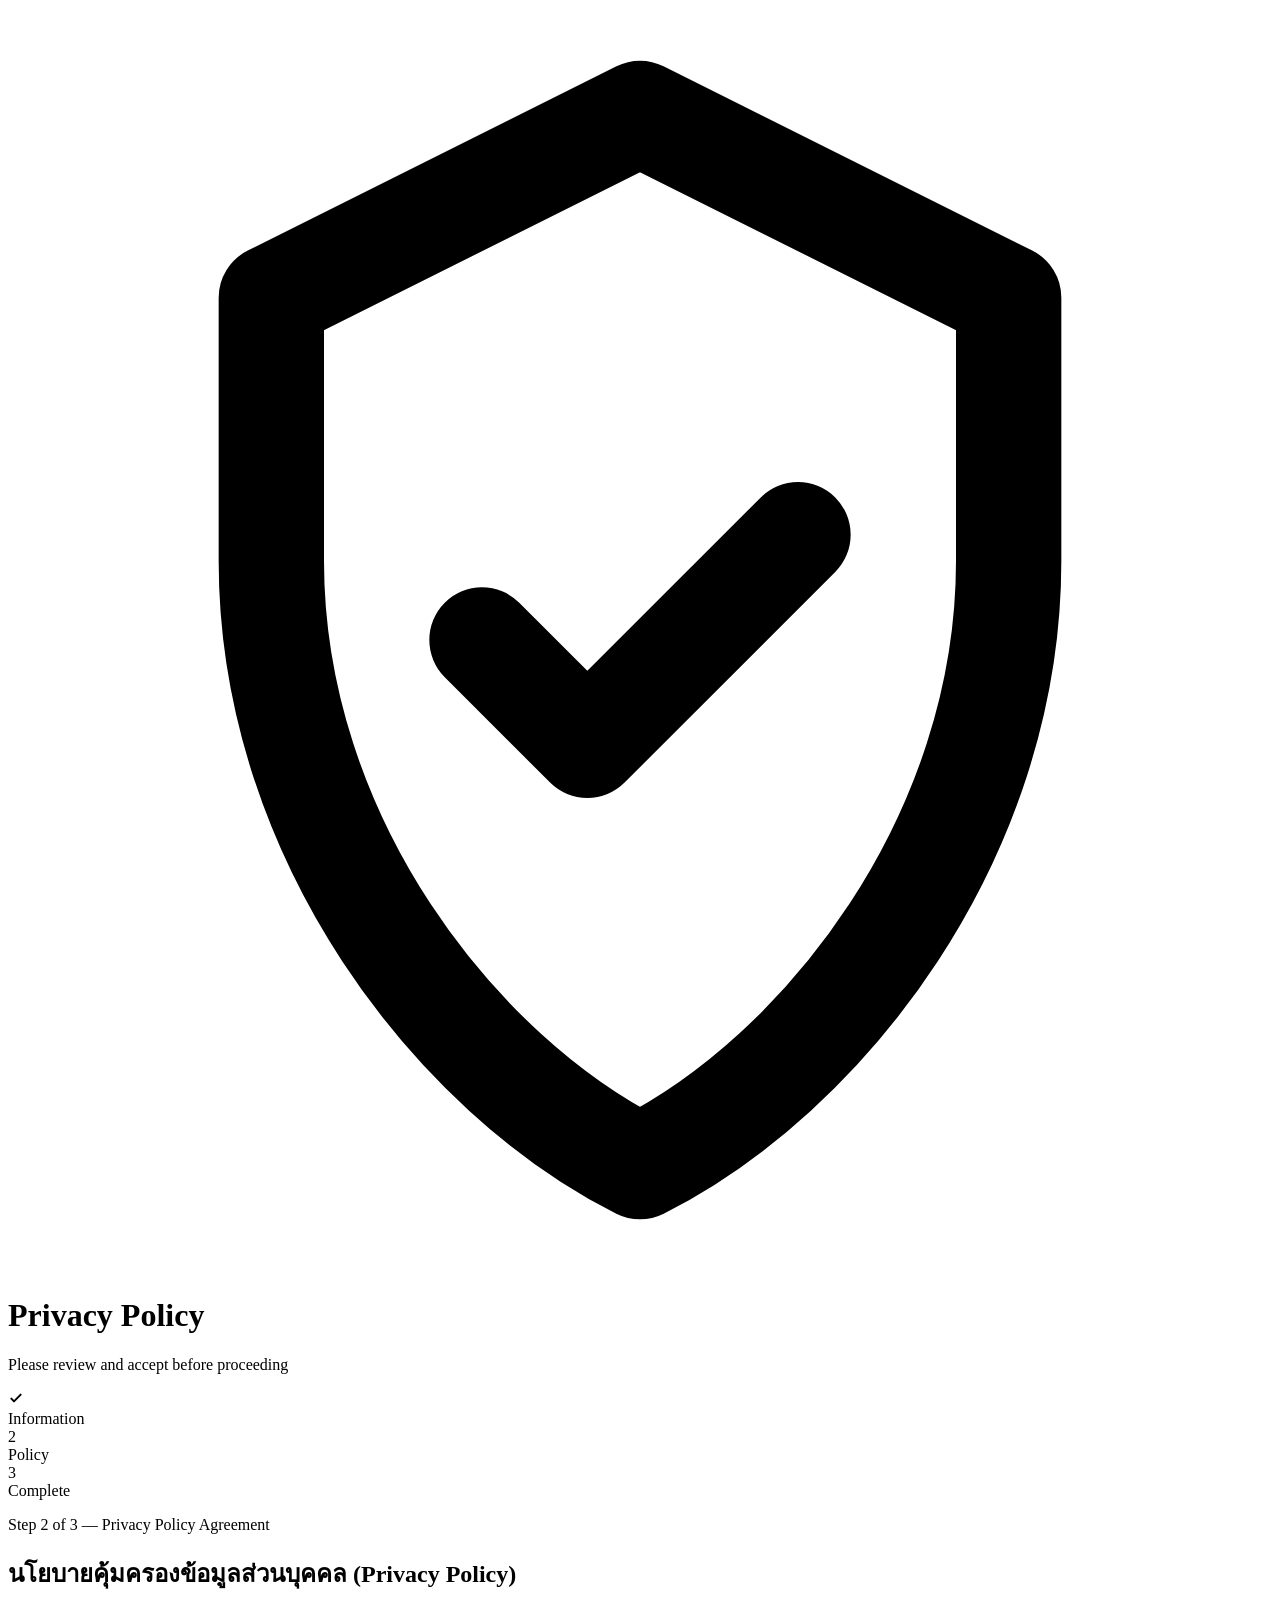
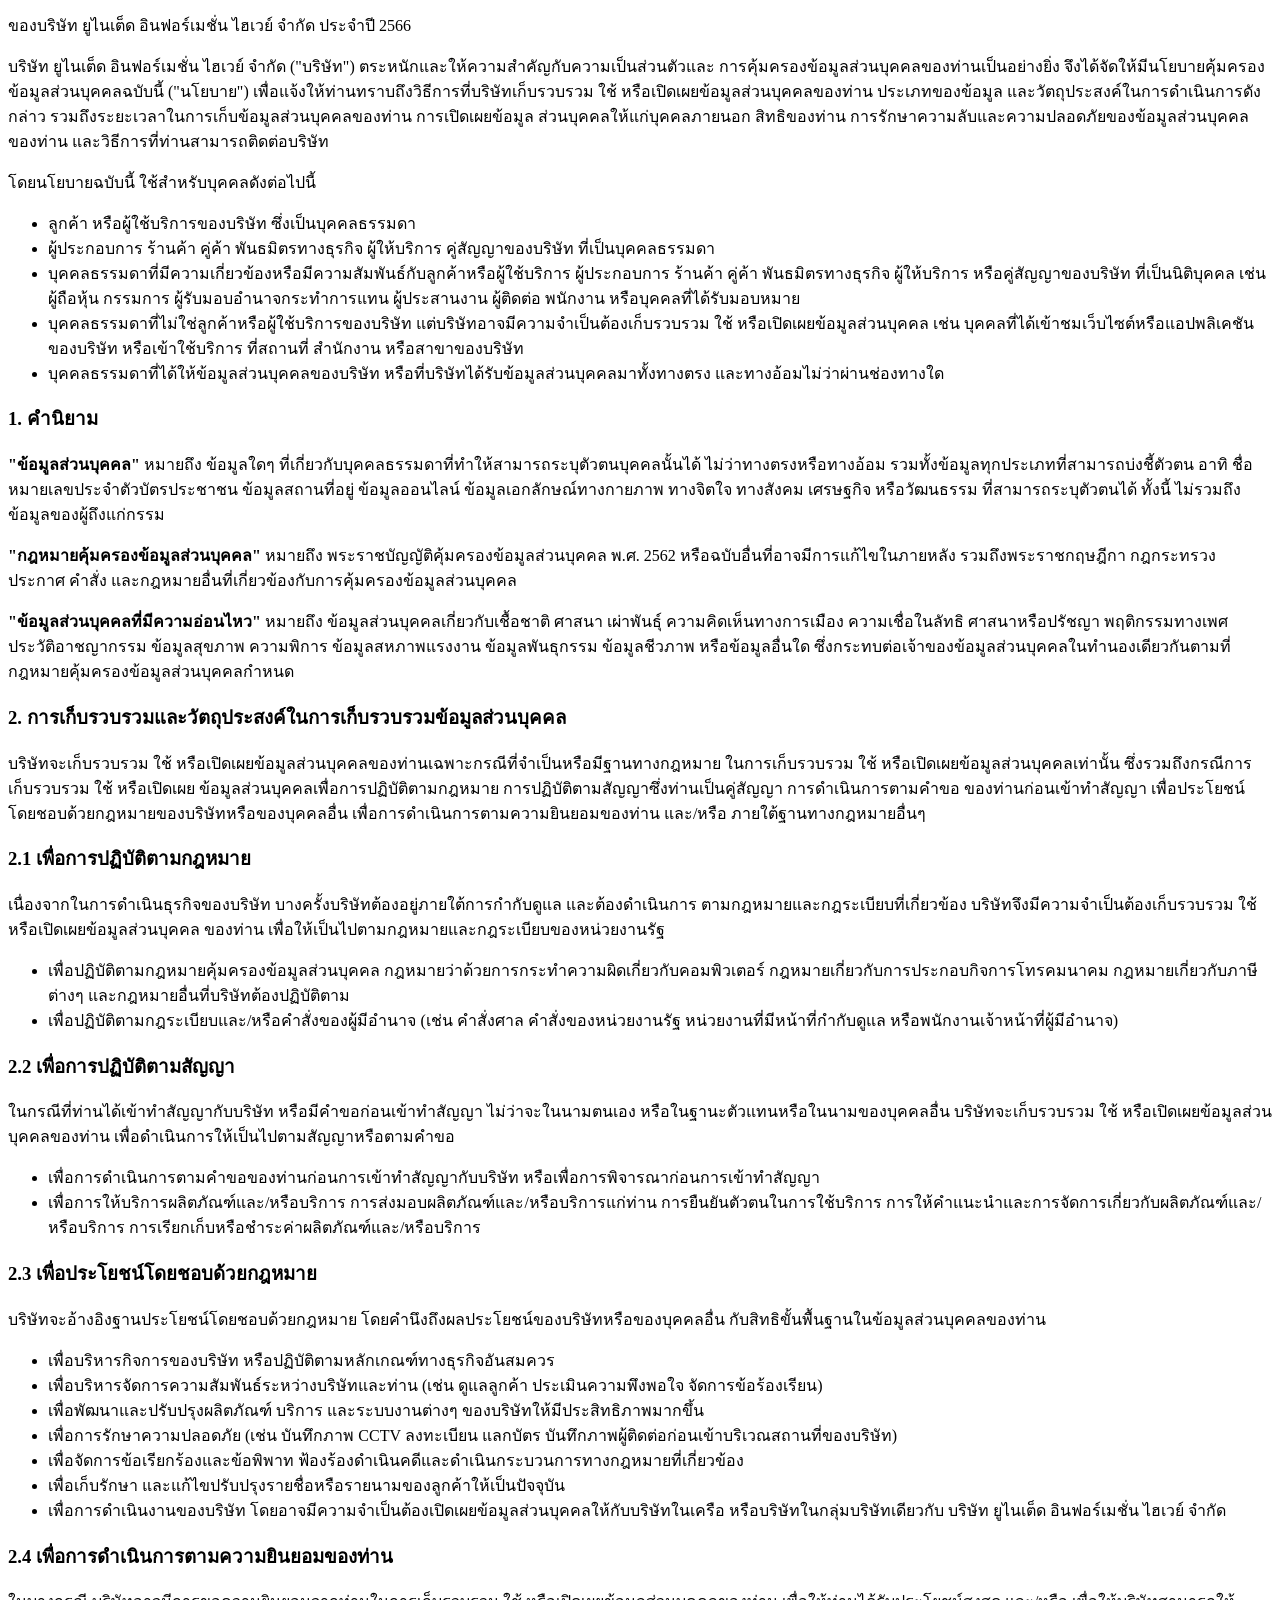
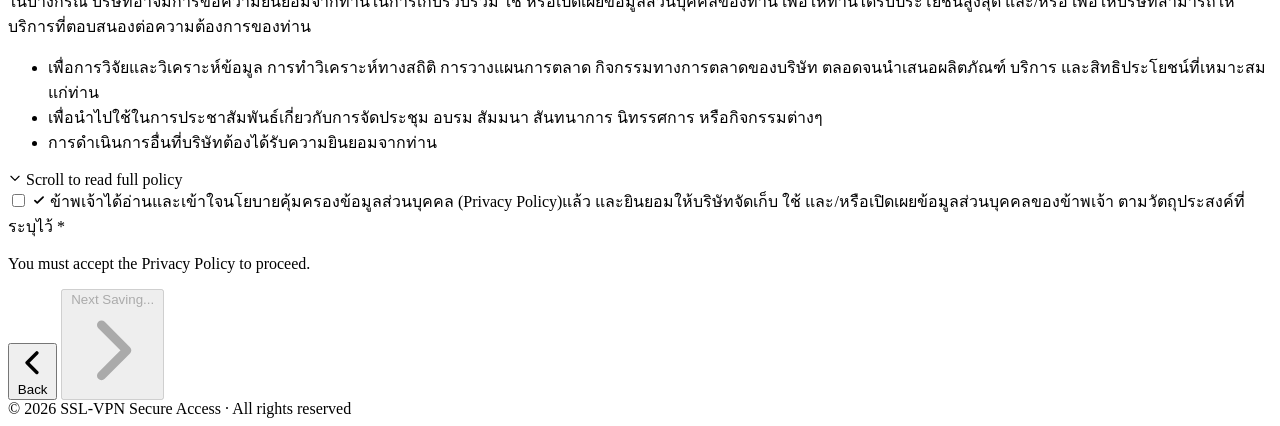
==== page2/index.html @ a7a64983 "feat: update privacy policy consent text for clarity and comprehension" ====
<!DOCTYPE html>
<html lang="en">

<head>
  <meta charset="UTF-8" />
  <meta name="viewport" content="width=device-width, initial-scale=1.0" />
  <meta name="description" content="SSL-VPN Registration - Step 2: Privacy Policy Acknowledgment" />
  <title>Privacy Policy — SSL-VPN Registration</title>

  <!-- Google Fonts: Inter for clean corporate typography -->
  <link rel="preconnect" href="https://fonts.googleapis.com" />
  <link rel="preconnect" href="https://fonts.gstatic.com" crossorigin />
  <link href="https://fonts.googleapis.com/css2?family=Inter:wght@400;500;600;700&display=swap" rel="stylesheet" />

  <!-- Shared base stylesheet -->
  <link rel="stylesheet" href="../style.css" />
  <!-- Page-specific stylesheet -->
  <link rel="stylesheet" href="page2.css" />
</head>

<body>

  <div class="page-wrapper">
    <!-- =====================
         Header / Branding
         ===================== -->
    <header class="form-header">
      <!-- Shield / VPN icon -->
      <div class="form-header__icon" aria-hidden="true">
        <svg xmlns="http://www.w3.org/2000/svg" fill="none" viewBox="0 0 24 24" stroke="currentColor" stroke-width="2">
          <path stroke-linecap="round" stroke-linejoin="round"
            d="M12 2l7 3.5v5c0 5.25-3.5 9.74-7 11.5C8.5 20.24 5 15.75 5 10.5v-5L12 2z" />
          <path stroke-linecap="round" stroke-linejoin="round" d="M9 12l2 2 4-4" />
        </svg>
      </div>
      <h1 class="form-header__title">Privacy Policy</h1>
      <p class="form-header__subtitle">Please review and accept before proceeding</p>
    </header>

    <!-- =====================
         Progress Indicator
         ===================== -->
    <nav class="progress" aria-label="Registration progress">
      <!-- Step 1 — Completed -->
      <div class="progress__step">
        <div class="progress__circle progress__circle--completed" aria-label="Step 1 completed">
          <!-- Checkmark icon -->
          <svg xmlns="http://www.w3.org/2000/svg" fill="none" viewBox="0 0 24 24" stroke="currentColor" stroke-width="3"
            width="16" height="16">
            <path stroke-linecap="round" stroke-linejoin="round" d="M5 13l4 4L19 7" />
          </svg>
        </div>
        <span class="progress__label">Information</span>
      </div>

      <div class="progress__connector progress__connector--completed" aria-hidden="true"></div>

      <!-- Step 2 — Active -->
      <div class="progress__step">
        <div class="progress__circle progress__circle--active" aria-current="step">2</div>
        <span class="progress__label progress__label--active">Policy</span>
      </div>

      <div class="progress__connector" aria-hidden="true"></div>

      <!-- Step 3 — Inactive -->
      <div class="progress__step">
        <div class="progress__circle progress__circle--inactive">3</div>
        <span class="progress__label">Complete</span>
      </div>
    </nav>

    <!-- =====================
         Policy Card
         ===================== -->
    <main class="card" role="main">
      <p class="card__section-title">Step 2 of 3 — Privacy Policy Agreement</p>

      <form id="policyForm" novalidate>

        <!-- Scrollable policy text area -->
        <div class="policy-box" id="policyBox" tabindex="0" aria-label="Privacy Policy content">

          <h2 class="policy-box__heading">นโยบายคุ้มครองข้อมูลส่วนบุคคล (Privacy Policy)</h2>
          <p class="policy-box__date">ของบริษัท ยูไนเต็ด อินฟอร์เมชั่น ไฮเวย์ จำกัด ประจำปี 2566</p>

          <p class="policy-box__text">
            บริษัท ยูไนเต็ด อินฟอร์เมชั่น ไฮเวย์ จำกัด ("บริษัท") ตระหนักและให้ความสำคัญกับความเป็นส่วนตัวและ
            การคุ้มครองข้อมูลส่วนบุคคลของท่านเป็นอย่างยิ่ง จึงได้จัดให้มีนโยบายคุ้มครองข้อมูลส่วนบุคคลฉบับนี้ ("นโยบาย")
            เพื่อแจ้งให้ท่านทราบถึงวิธีการที่บริษัทเก็บรวบรวม ใช้ หรือเปิดเผยข้อมูลส่วนบุคคลของท่าน ประเภทของข้อมูล
            และวัตถุประสงค์ในการดำเนินการดังกล่าว รวมถึงระยะเวลาในการเก็บข้อมูลส่วนบุคคลของท่าน การเปิดเผยข้อมูล
            ส่วนบุคคลให้แก่บุคคลภายนอก สิทธิของท่าน การรักษาความลับและความปลอดภัยของข้อมูลส่วนบุคคลของท่าน
            และวิธีการที่ท่านสามารถติดต่อบริษัท
          </p>

          <p class="policy-box__text">
            โดยนโยบายฉบับนี้ ใช้สำหรับบุคคลดังต่อไปนี้
          </p>
          <ul class="policy-box__list">
            <li>ลูกค้า หรือผู้ใช้บริการของบริษัท ซึ่งเป็นบุคคลธรรมดา</li>
            <li>ผู้ประกอบการ ร้านค้า คู่ค้า พันธมิตรทางธุรกิจ ผู้ให้บริการ คู่สัญญาของบริษัท ที่เป็นบุคคลธรรมดา</li>
            <li>บุคคลธรรมดาที่มีความเกี่ยวข้องหรือมีความสัมพันธ์กับลูกค้าหรือผู้ใช้บริการ ผู้ประกอบการ ร้านค้า คู่ค้า
              พันธมิตรทางธุรกิจ ผู้ให้บริการ หรือคู่สัญญาของบริษัท ที่เป็นนิติบุคคล เช่น ผู้ถือหุ้น กรรมการ
              ผู้รับมอบอำนาจกระทำการแทน ผู้ประสานงาน ผู้ติดต่อ พนักงาน หรือบุคคลที่ได้รับมอบหมาย</li>
            <li>บุคคลธรรมดาที่ไม่ใช่ลูกค้าหรือผู้ใช้บริการของบริษัท แต่บริษัทอาจมีความจำเป็นต้องเก็บรวบรวม ใช้
              หรือเปิดเผยข้อมูลส่วนบุคคล เช่น บุคคลที่ได้เข้าชมเว็บไซต์หรือแอปพลิเคชันของบริษัท หรือเข้าใช้บริการ
              ที่สถานที่ สำนักงาน หรือสาขาของบริษัท</li>
            <li>บุคคลธรรมดาที่ได้ให้ข้อมูลส่วนบุคคลของบริษัท หรือที่บริษัทได้รับข้อมูลส่วนบุคคลมาทั้งทางตรง
              และทางอ้อมไม่ว่าผ่านช่องทางใด</li>
          </ul>

          <h3 class="policy-box__subheading">1. คำนิยาม</h3>
          <p class="policy-box__text">
            <strong>"ข้อมูลส่วนบุคคล"</strong> หมายถึง ข้อมูลใดๆ
            ที่เกี่ยวกับบุคคลธรรมดาที่ทำให้สามารถระบุตัวตนบุคคลนั้นได้
            ไม่ว่าทางตรงหรือทางอ้อม รวมทั้งข้อมูลทุกประเภทที่สามารถบ่งชี้ตัวตน อาทิ ชื่อ หมายเลขประจำตัวบัตรประชาชน
            ข้อมูลสถานที่อยู่ ข้อมูลออนไลน์ ข้อมูลเอกลักษณ์ทางกายภาพ ทางจิตใจ ทางสังคม เศรษฐกิจ หรือวัฒนธรรม
            ที่สามารถระบุตัวตนได้ ทั้งนี้ ไม่รวมถึงข้อมูลของผู้ถึงแก่กรรม
          </p>
          <p class="policy-box__text">
            <strong>"กฎหมายคุ้มครองข้อมูลส่วนบุคคล"</strong> หมายถึง พระราชบัญญัติคุ้มครองข้อมูลส่วนบุคคล พ.ศ. 2562
            หรือฉบับอื่นที่อาจมีการแก้ไขในภายหลัง รวมถึงพระราชกฤษฎีกา กฎกระทรวง ประกาศ คำสั่ง
            และกฎหมายอื่นที่เกี่ยวข้องกับการคุ้มครองข้อมูลส่วนบุคคล
          </p>
          <p class="policy-box__text">
            <strong>"ข้อมูลส่วนบุคคลที่มีความอ่อนไหว"</strong> หมายถึง ข้อมูลส่วนบุคคลเกี่ยวกับเชื้อชาติ ศาสนา
            เผ่าพันธุ์
            ความคิดเห็นทางการเมือง ความเชื่อในลัทธิ ศาสนาหรือปรัชญา พฤติกรรมทางเพศ ประวัติอาชญากรรม ข้อมูลสุขภาพ
            ความพิการ ข้อมูลสหภาพแรงงาน ข้อมูลพันธุกรรม ข้อมูลชีวภาพ หรือข้อมูลอื่นใด
            ซึ่งกระทบต่อเจ้าของข้อมูลส่วนบุคคลในทำนองเดียวกันตามที่กฎหมายคุ้มครองข้อมูลส่วนบุคคลกำหนด
          </p>

          <h3 class="policy-box__subheading">2. การเก็บรวบรวมและวัตถุประสงค์ในการเก็บรวบรวมข้อมูลส่วนบุคคล</h3>
          <p class="policy-box__text">
            บริษัทจะเก็บรวบรวม ใช้ หรือเปิดเผยข้อมูลส่วนบุคคลของท่านเฉพาะกรณีที่จำเป็นหรือมีฐานทางกฎหมาย
            ในการเก็บรวบรวม ใช้ หรือเปิดเผยข้อมูลส่วนบุคคลเท่านั้น ซึ่งรวมถึงกรณีการเก็บรวบรวม ใช้ หรือเปิดเผย
            ข้อมูลส่วนบุคคลเพื่อการปฏิบัติตามกฎหมาย การปฏิบัติตามสัญญาซึ่งท่านเป็นคู่สัญญา การดำเนินการตามคำขอ
            ของท่านก่อนเข้าทำสัญญา เพื่อประโยชน์โดยชอบด้วยกฎหมายของบริษัทหรือของบุคคลอื่น
            เพื่อการดำเนินการตามความยินยอมของท่าน และ/หรือ ภายใต้ฐานทางกฎหมายอื่นๆ
          </p>

          <h3 class="policy-box__subheading">2.1 เพื่อการปฏิบัติตามกฎหมาย</h3>
          <p class="policy-box__text">
            เนื่องจากในการดำเนินธุรกิจของบริษัท บางครั้งบริษัทต้องอยู่ภายใต้การกำกับดูแล และต้องดำเนินการ
            ตามกฎหมายและกฎระเบียบที่เกี่ยวข้อง บริษัทจึงมีความจำเป็นต้องเก็บรวบรวม ใช้ หรือเปิดเผยข้อมูลส่วนบุคคล
            ของท่าน เพื่อให้เป็นไปตามกฎหมายและกฎระเบียบของหน่วยงานรัฐ
          </p>
          <ul class="policy-box__list">
            <li>เพื่อปฏิบัติตามกฎหมายคุ้มครองข้อมูลส่วนบุคคล กฎหมายว่าด้วยการกระทำความผิดเกี่ยวกับคอมพิวเตอร์
              กฎหมายเกี่ยวกับการประกอบกิจการโทรคมนาคม กฎหมายเกี่ยวกับภาษีต่างๆ และกฎหมายอื่นที่บริษัทต้องปฏิบัติตาม</li>
            <li>เพื่อปฏิบัติตามกฎระเบียบและ/หรือคำสั่งของผู้มีอำนาจ (เช่น คำสั่งศาล คำสั่งของหน่วยงานรัฐ
              หน่วยงานที่มีหน้าที่กำกับดูแล หรือพนักงานเจ้าหน้าที่ผู้มีอำนาจ)</li>
          </ul>

          <h3 class="policy-box__subheading">2.2 เพื่อการปฏิบัติตามสัญญา</h3>
          <p class="policy-box__text">
            ในกรณีที่ท่านได้เข้าทำสัญญากับบริษัท หรือมีคำขอก่อนเข้าทำสัญญา ไม่ว่าจะในนามตนเอง
            หรือในฐานะตัวแทนหรือในนามของบุคคลอื่น บริษัทจะเก็บรวบรวม ใช้ หรือเปิดเผยข้อมูลส่วนบุคคลของท่าน
            เพื่อดำเนินการให้เป็นไปตามสัญญาหรือตามคำขอ
          </p>
          <ul class="policy-box__list">
            <li>เพื่อการดำเนินการตามคำขอของท่านก่อนการเข้าทำสัญญากับบริษัท หรือเพื่อการพิจารณาก่อนการเข้าทำสัญญา</li>
            <li>เพื่อการให้บริการผลิตภัณฑ์และ/หรือบริการ การส่งมอบผลิตภัณฑ์และ/หรือบริการแก่ท่าน
              การยืนยันตัวตนในการใช้บริการ การให้คำแนะนำและการจัดการเกี่ยวกับผลิตภัณฑ์และ/หรือบริการ
              การเรียกเก็บหรือชำระค่าผลิตภัณฑ์และ/หรือบริการ</li>
          </ul>

          <h3 class="policy-box__subheading">2.3 เพื่อประโยชน์โดยชอบด้วยกฎหมาย</h3>
          <p class="policy-box__text">
            บริษัทจะอ้างอิงฐานประโยชน์โดยชอบด้วยกฎหมาย โดยคำนึงถึงผลประโยชน์ของบริษัทหรือของบุคคลอื่น
            กับสิทธิขั้นพื้นฐานในข้อมูลส่วนบุคคลของท่าน
          </p>
          <ul class="policy-box__list">
            <li>เพื่อบริหารกิจการของบริษัท หรือปฏิบัติตามหลักเกณฑ์ทางธุรกิจอันสมควร</li>
            <li>เพื่อบริหารจัดการความสัมพันธ์ระหว่างบริษัทและท่าน (เช่น ดูแลลูกค้า ประเมินความพึงพอใจ
              จัดการข้อร้องเรียน)</li>
            <li>เพื่อพัฒนาและปรับปรุงผลิตภัณฑ์ บริการ และระบบงานต่างๆ ของบริษัทให้มีประสิทธิภาพมากขึ้น</li>
            <li>เพื่อการรักษาความปลอดภัย (เช่น บันทึกภาพ CCTV ลงทะเบียน แลกบัตร
              บันทึกภาพผู้ติดต่อก่อนเข้าบริเวณสถานที่ของบริษัท)</li>
            <li>เพื่อจัดการข้อเรียกร้องและข้อพิพาท ฟ้องร้องดำเนินคดีและดำเนินกระบวนการทางกฎหมายที่เกี่ยวข้อง</li>
            <li>เพื่อเก็บรักษา และแก้ไขปรับปรุงรายชื่อหรือรายนามของลูกค้าให้เป็นปัจจุบัน</li>
            <li>เพื่อการดำเนินงานของบริษัท โดยอาจมีความจำเป็นต้องเปิดเผยข้อมูลส่วนบุคคลให้กับบริษัทในเครือ
              หรือบริษัทในกลุ่มบริษัทเดียวกับ บริษัท ยูไนเต็ด อินฟอร์เมชั่น ไฮเวย์ จำกัด</li>
          </ul>

          <h3 class="policy-box__subheading">2.4 เพื่อการดำเนินการตามความยินยอมของท่าน</h3>
          <p class="policy-box__text">
            ในบางกรณี บริษัทอาจมีการขอความยินยอมจากท่านในการเก็บรวบรวม ใช้ หรือเปิดเผยข้อมูลส่วนบุคคลของท่าน
            เพื่อให้ท่านได้รับประโยชน์สูงสุด และ/หรือ เพื่อให้บริษัทสามารถให้บริการที่ตอบสนองต่อความต้องการของท่าน
          </p>
          <ul class="policy-box__list">
            <li>เพื่อการวิจัยและวิเคราะห์ข้อมูล การทำวิเคราะห์ทางสถิติ การวางแผนการตลาด กิจกรรมทางการตลาดของบริษัท
              ตลอดจนนำเสนอผลิตภัณฑ์ บริการ และสิทธิประโยชน์ที่เหมาะสมแก่ท่าน</li>
            <li>เพื่อนำไปใช้ในการประชาสัมพันธ์เกี่ยวกับการจัดประชุม อบรม สัมมนา สันทนาการ นิทรรศการ หรือกิจกรรมต่างๆ
            </li>
            <li>การดำเนินการอื่นที่บริษัทต้องได้รับความยินยอมจากท่าน</li>
          </ul>

        </div>

        <!-- Scroll hint indicator -->
        <div class="scroll-hint" id="scrollHint">
          <svg xmlns="http://www.w3.org/2000/svg" fill="none" viewBox="0 0 24 24" stroke="currentColor" stroke-width="2"
            width="14" height="14">
            <path stroke-linecap="round" stroke-linejoin="round" d="M19 9l-7 7-7-7" />
          </svg>
          <span>Scroll to read full policy</span>
        </div>

        <!-- Consent checkbox -->
        <div class="consent" id="consentField">
          <label class="consent__label" for="consentCheckbox">
            <input type="checkbox" id="consentCheckbox" name="consent" class="consent__input" required />
            <span class="consent__checkmark" aria-hidden="true">
              <svg xmlns="http://www.w3.org/2000/svg" fill="none" viewBox="0 0 24 24" stroke="currentColor"
                stroke-width="3" width="14" height="14">
                <path stroke-linecap="round" stroke-linejoin="round" d="M5 13l4 4L19 7" />
              </svg>
            </span>
            <span class="consent__text">
              ข้าพเจ้าได้อ่านและเข้าใจนโยบายคุ้มครองข้อมูลส่วนบุคคล (Privacy Policy)แล้ว และยินยอมให้บริษัทจัดเก็บ ใช้ และ/หรือเปิดเผยข้อมูลส่วนบุคคลของข้าพเจ้า ตามวัตถุประสงค์ที่ระบุไว้
              <span class="required" aria-label="required">*</span>
            </span>
          </label>
          <p class="field__error" id="consentError" role="alert">
            You must accept the Privacy Policy to proceed.
          </p>
        </div>

        <!-- Actions — Back & Next -->
        <div class="actions actions--split">
          <button type="button" id="backBtn" class="btn btn--secondary">
            <!-- Back arrow SVG -->
            <svg class="btn__arrow btn__arrow--back" xmlns="http://www.w3.org/2000/svg" fill="none" viewBox="0 0 24 24"
              stroke="currentColor" stroke-width="2.5">
              <path stroke-linecap="round" stroke-linejoin="round" d="M15 19l-7-7 7-7" />
            </svg>
            <span class="btn__text">Back</span>
          </button>

          <button type="submit" id="nextBtn" class="btn btn--primary" disabled>
            <span class="btn__text">Next</span>
            <span class="btn__loading-text">Saving...</span>
            <!-- Forward arrow SVG -->
            <svg class="btn__arrow" xmlns="http://www.w3.org/2000/svg" fill="none" viewBox="0 0 24 24"
              stroke="currentColor" stroke-width="2.5">
              <path stroke-linecap="round" stroke-linejoin="round" d="M9 5l7 7-7 7" />
            </svg>
            <!-- Loading spinner -->
            <span class="btn__spinner" aria-hidden="true"></span>
          </button>
        </div>

      </form>
    </main>

    <!-- Footer -->
    <footer class="page-footer">
      &copy; 2026 SSL-VPN Secure Access &middot; All rights reserved
    </footer>
  </div>

  <!-- JavaScript — Policy consent & navigation -->
  <script src="page2.js"></script>

</body>

</html>
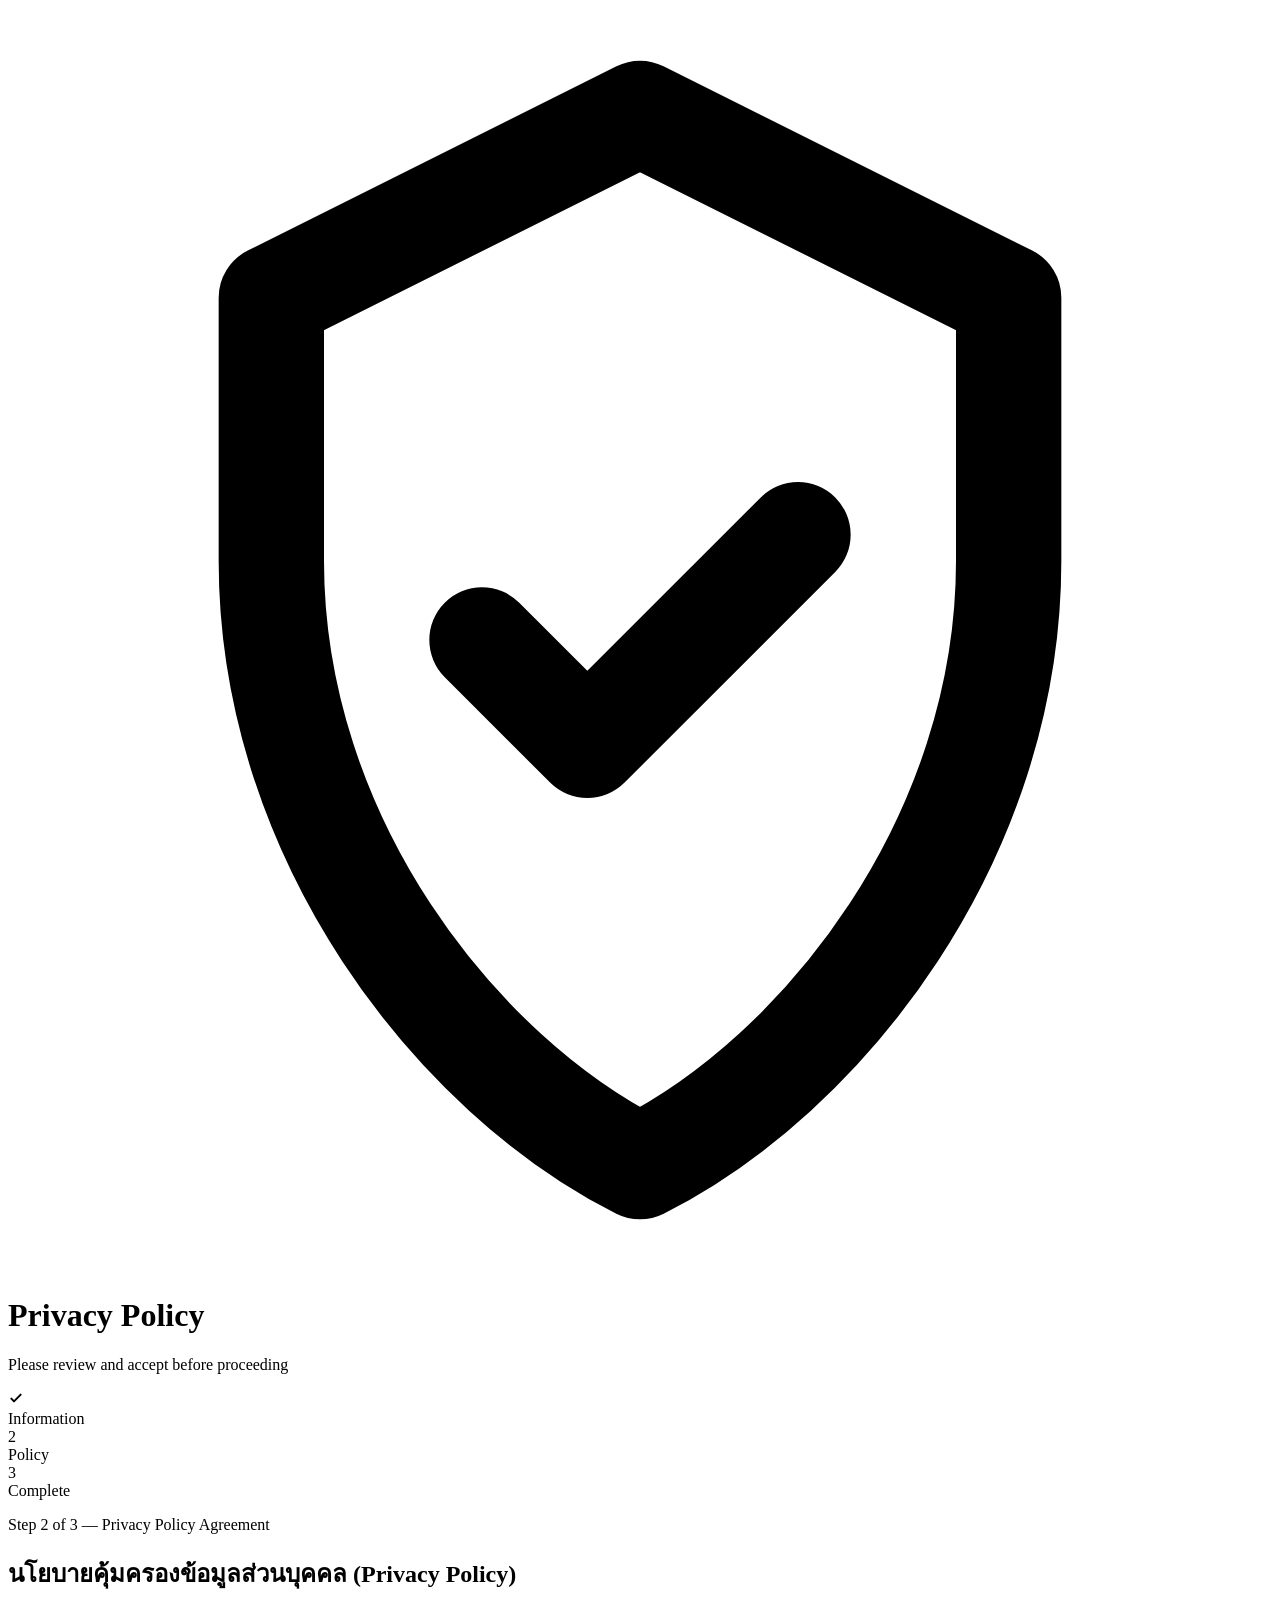
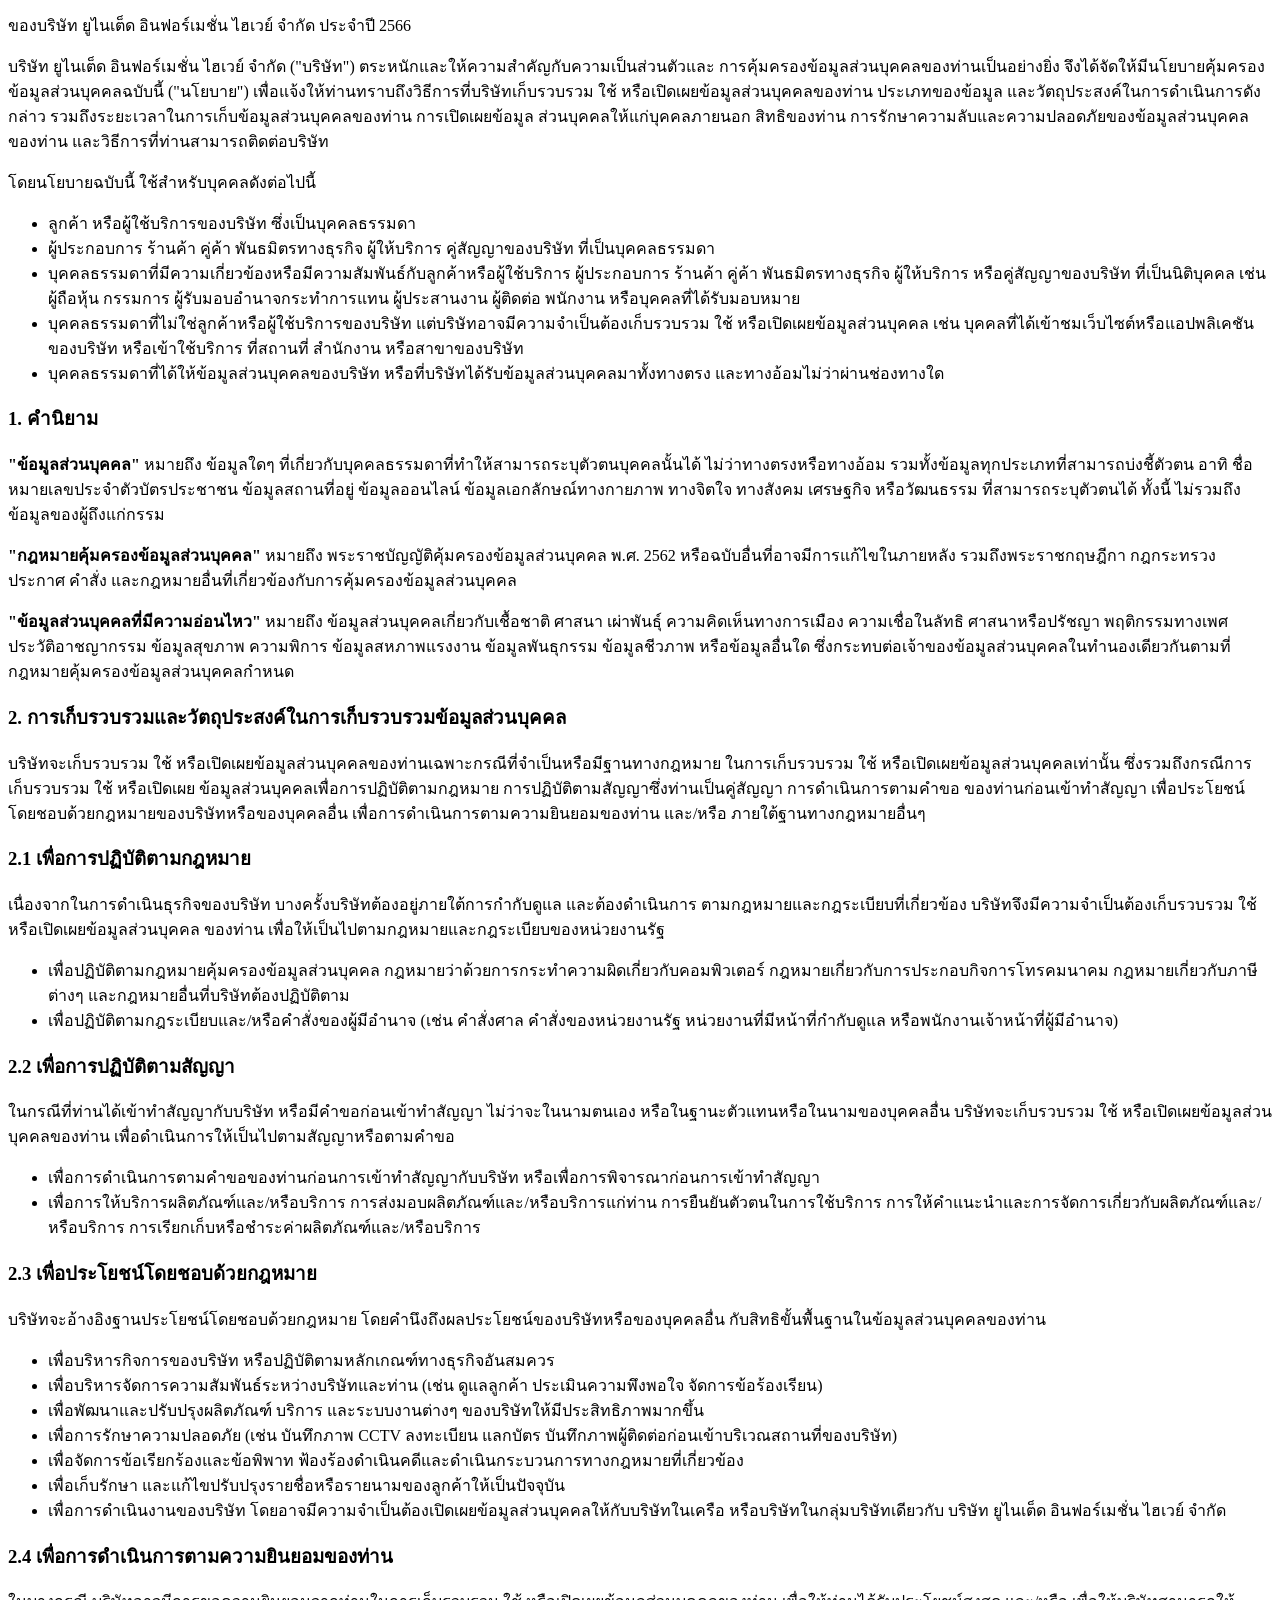
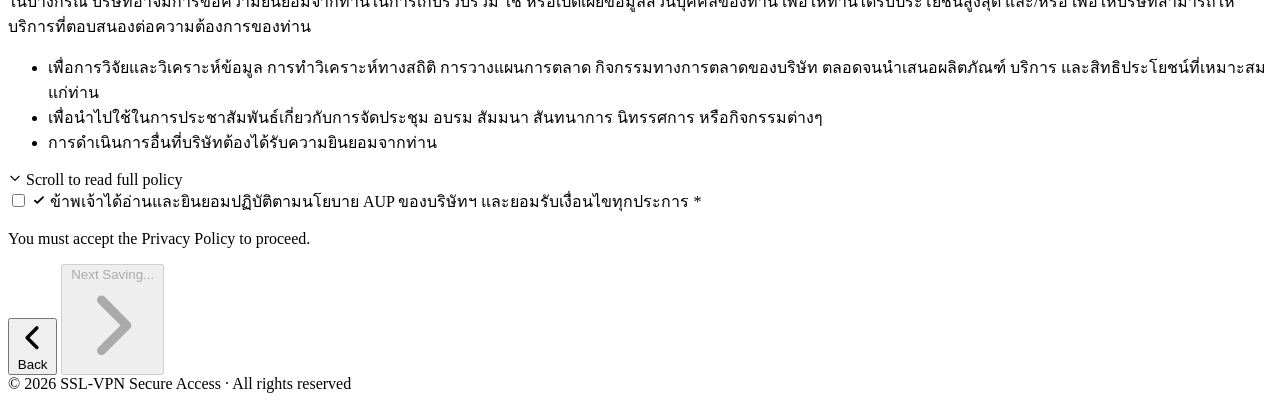
==== commit 2fd956b1: "feat: add index.html for page 2 of SSL VPN registration process" ====
--- a/page2/index.html
+++ b/page2/index.html
@@ -218,7 +218,7 @@
               </svg>
             </span>
             <span class="consent__text">
-              ข้าพเจ้าได้อ่านและเข้าใจนโยบายคุ้มครองข้อมูลส่วนบุคคล (Privacy Policy)แล้ว และยินยอมให้บริษัทจัดเก็บ ใช้ และ/หรือเปิดเผยข้อมูลส่วนบุคคลของข้าพเจ้า ตามวัตถุประสงค์ที่ระบุไว้
+              ข้าพเจ้าได้อ่านและยินยอมปฏิบัติตามนโยบาย AUP ของบริษัทฯ และยอมรับเงื่อนไขทุกประการ
               <span class="required" aria-label="required">*</span>
             </span>
           </label>
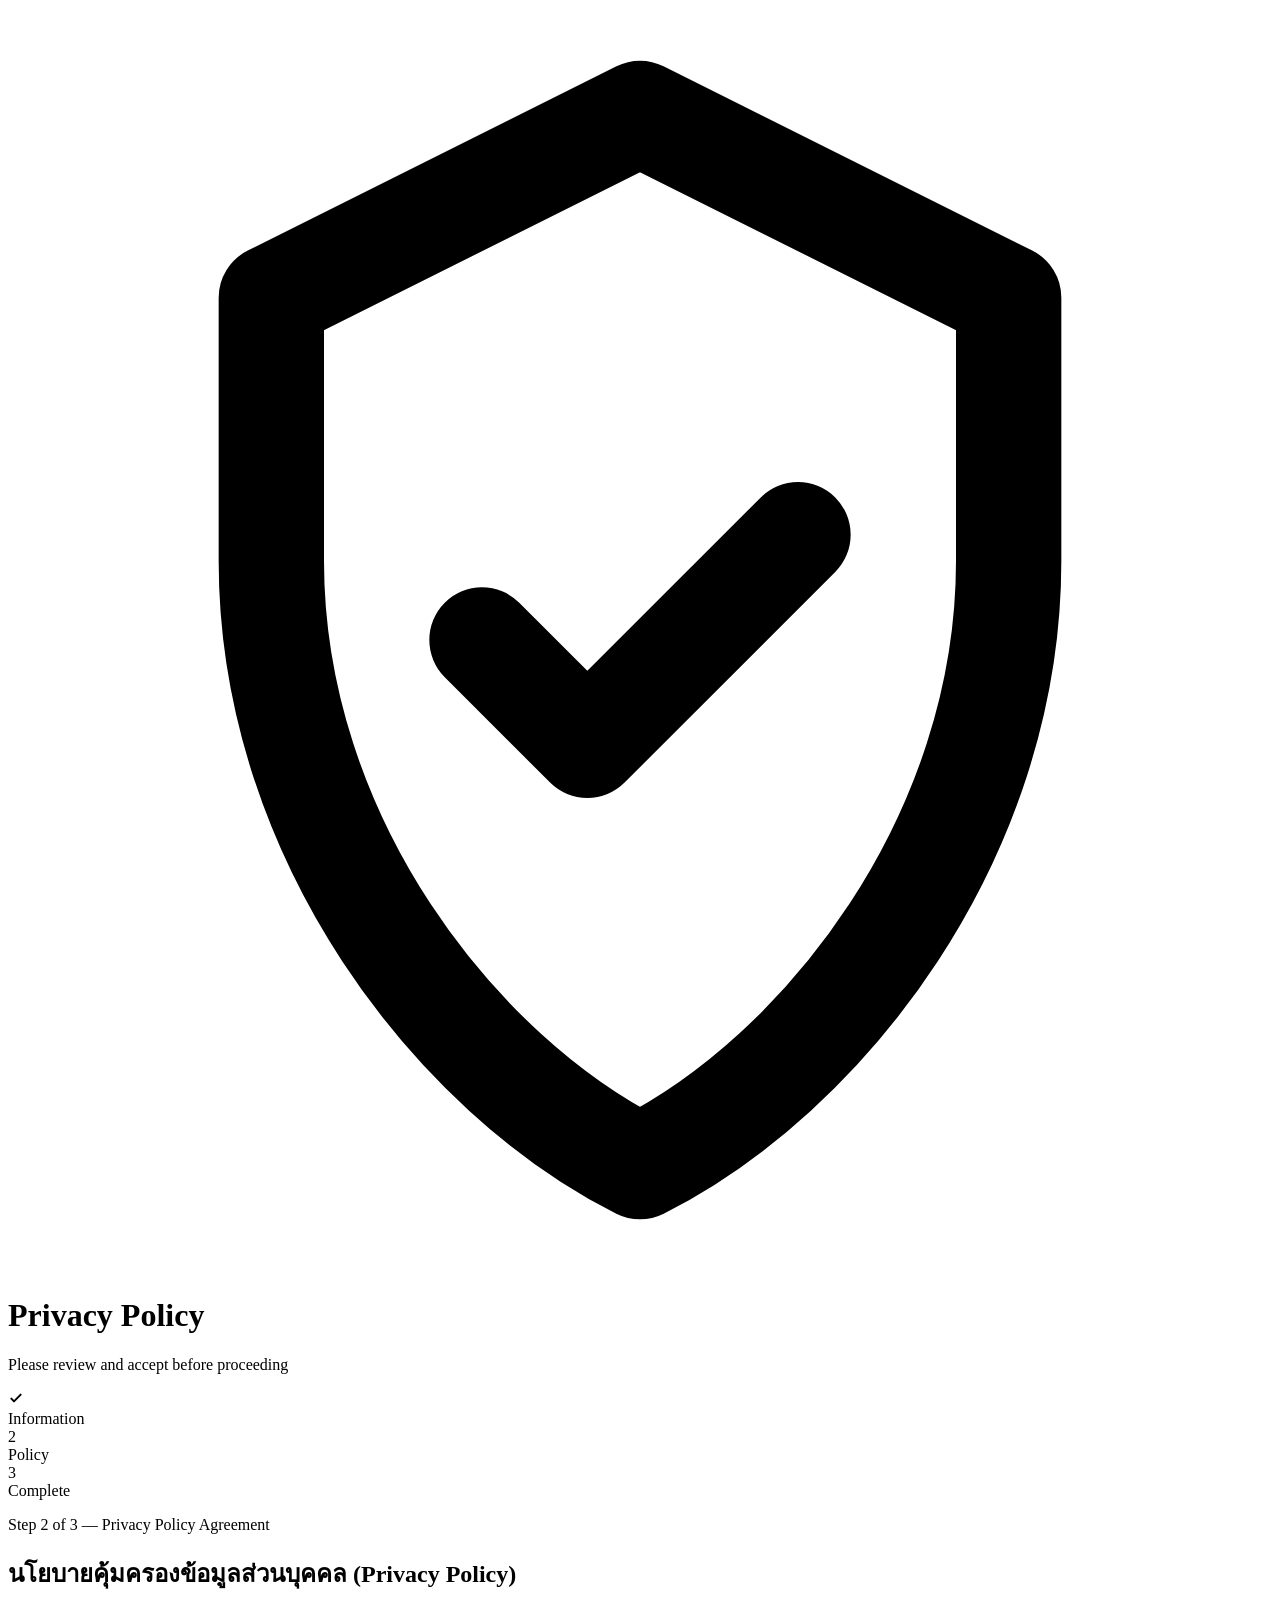
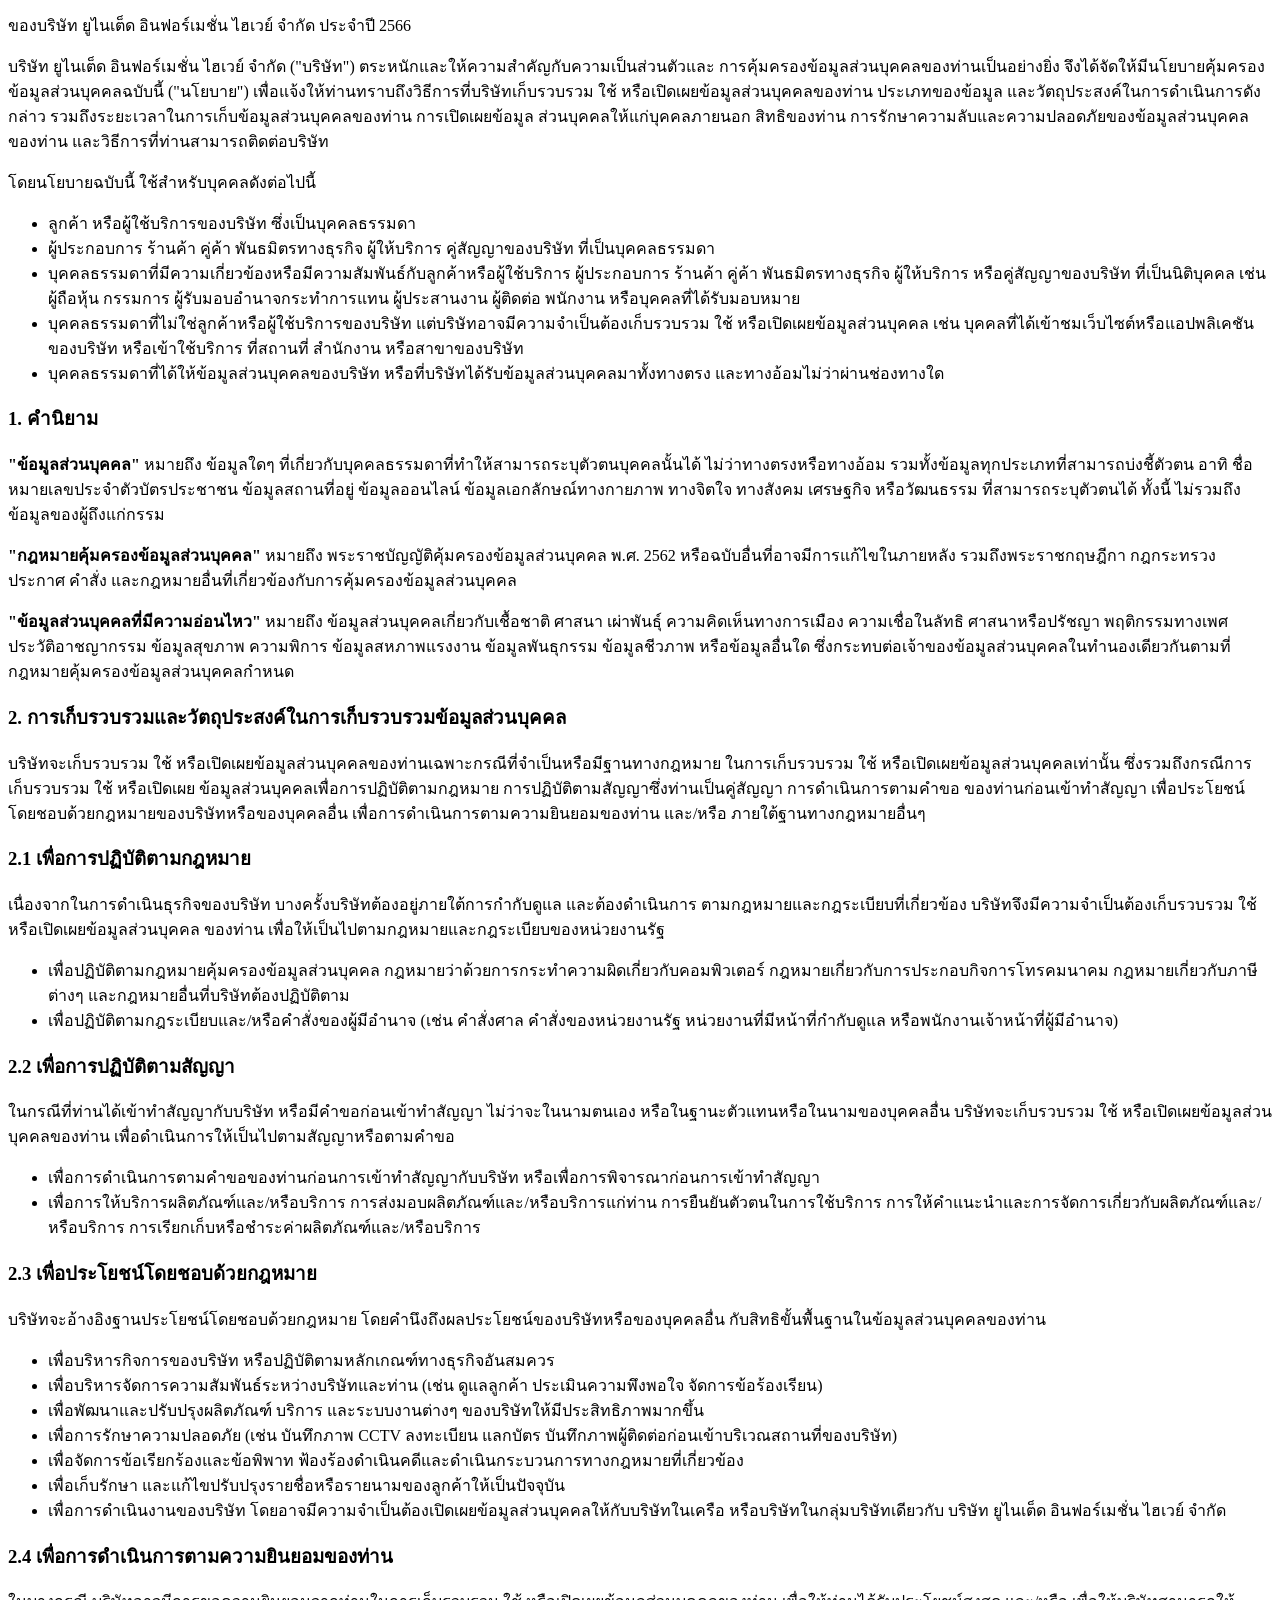
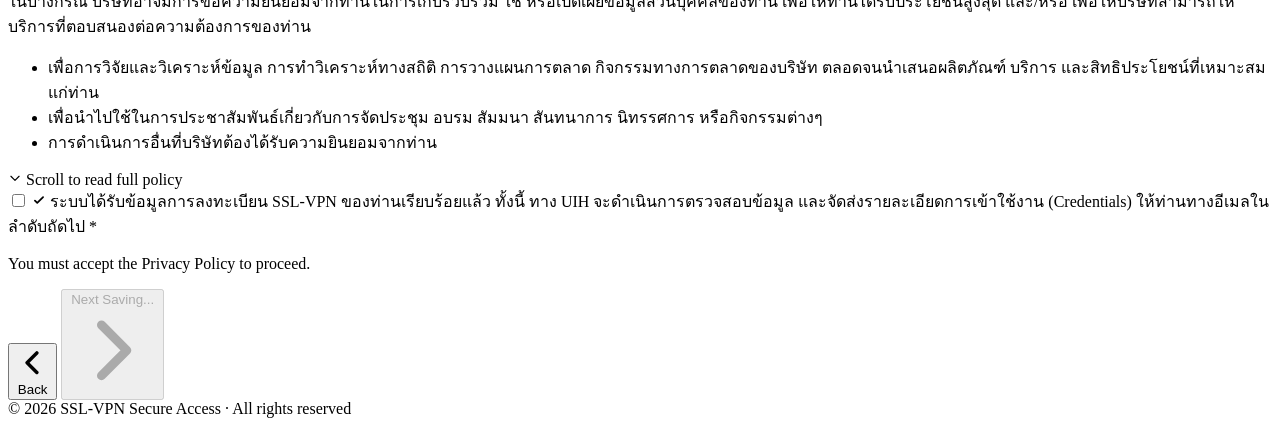
==== commit 94f8f712: "feat: add page2 and page3 templates for SSL VPN registration flow" ====
--- a/page2/index.html
+++ b/page2/index.html
@@ -218,7 +218,8 @@
               </svg>
             </span>
             <span class="consent__text">
-              ข้าพเจ้าได้อ่านและยินยอมปฏิบัติตามนโยบาย AUP ของบริษัทฯ และยอมรับเงื่อนไขทุกประการ
+              ระบบได้รับข้อมูลการลงทะเบียน SSL-VPN ของท่านเรียบร้อยแล้ว ทั้งนี้ ทาง UIH จะดำเนินการตรวจสอบข้อมูล
+              และจัดส่งรายละเอียดการเข้าใช้งาน (Credentials) ให้ท่านทางอีเมลในลำดับถัดไป
               <span class="required" aria-label="required">*</span>
             </span>
           </label>
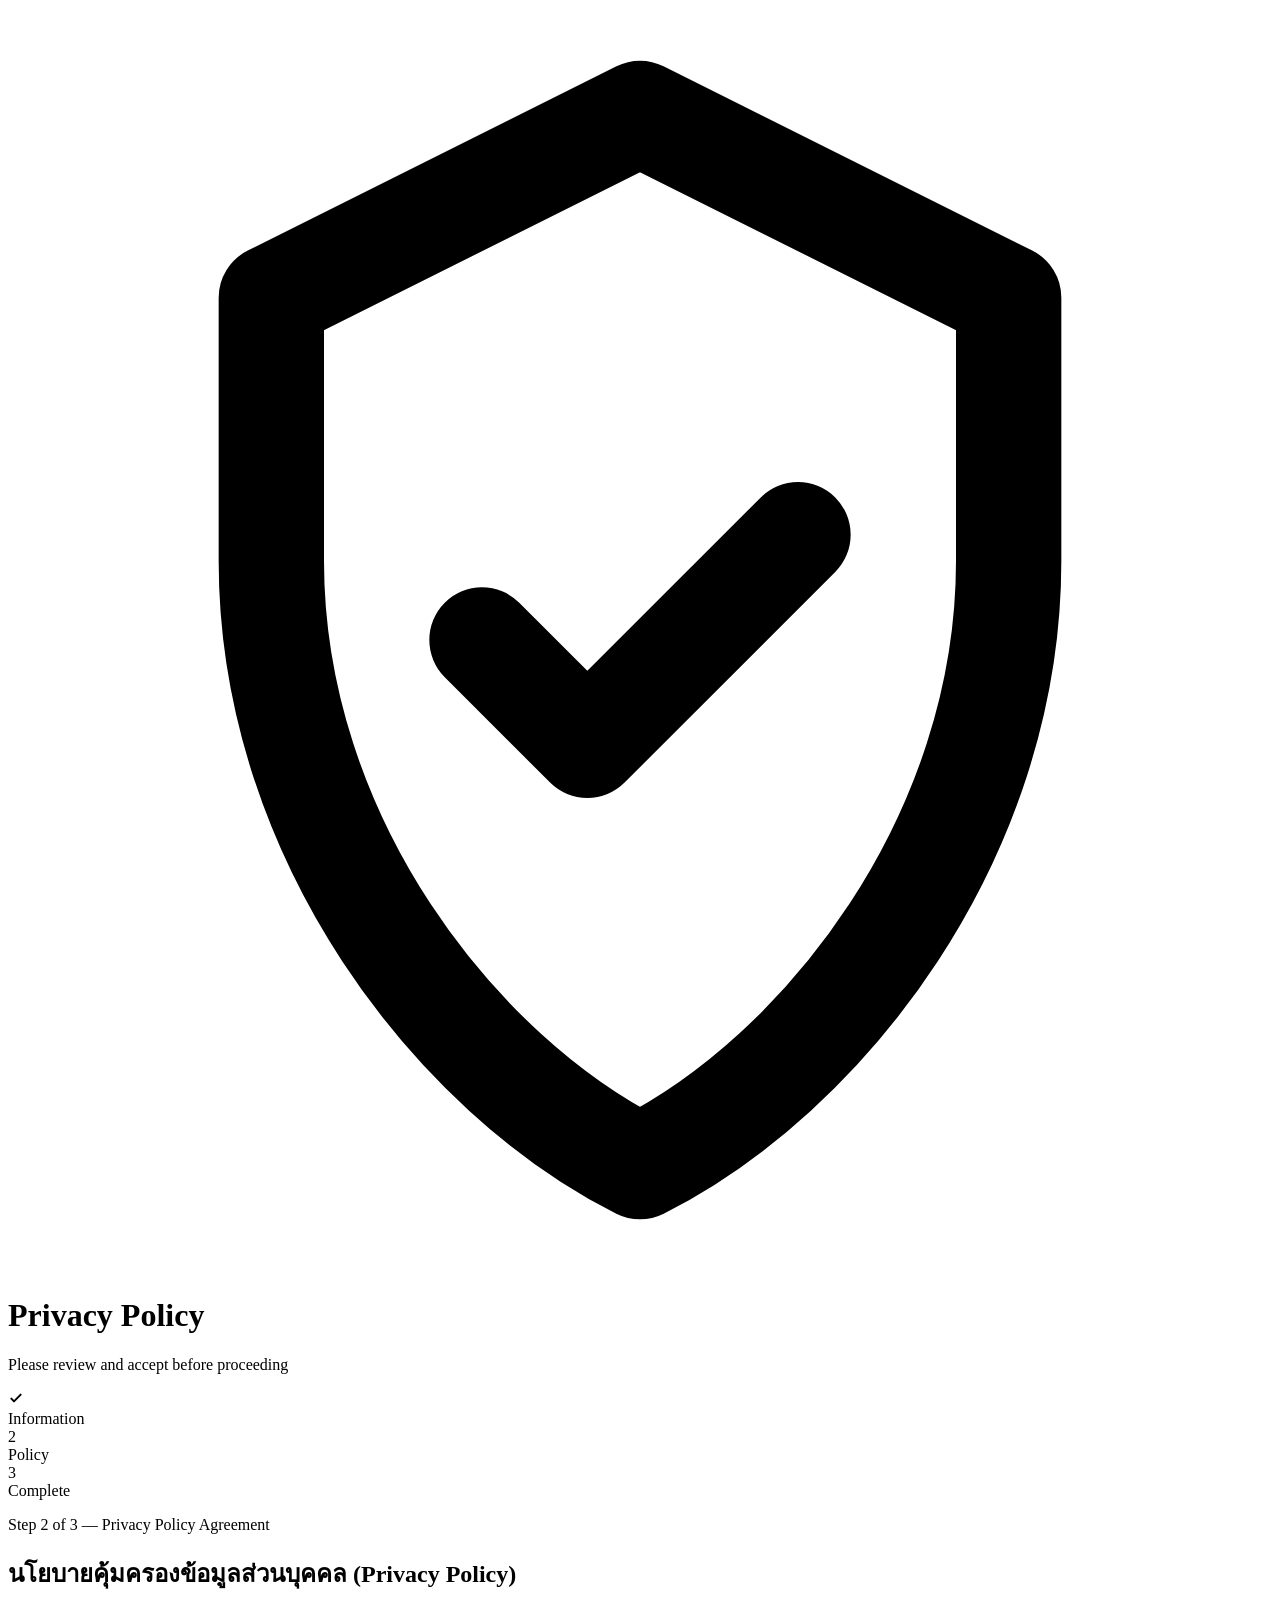
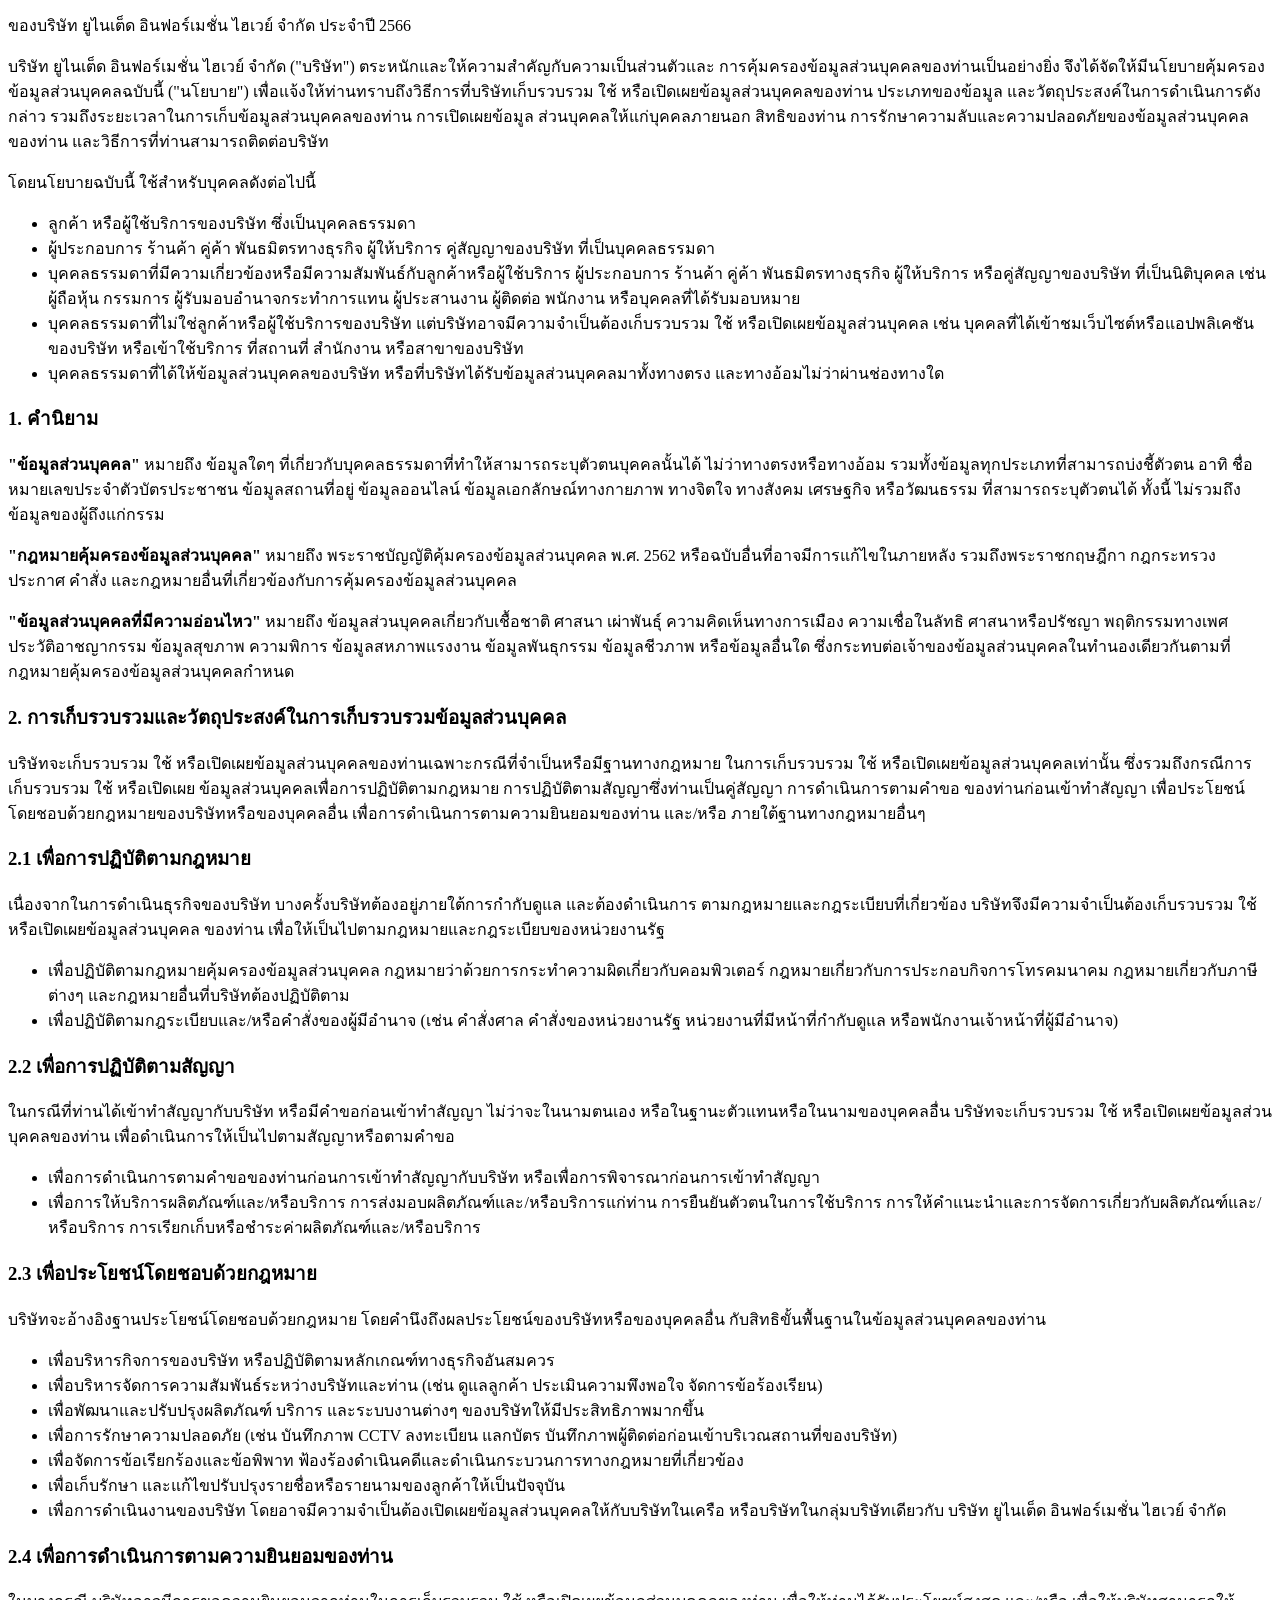
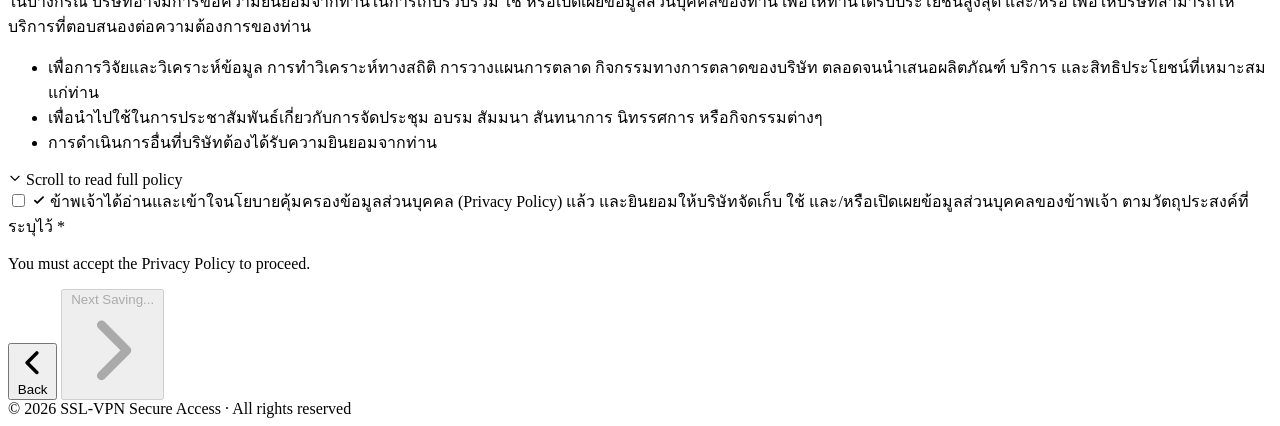
==== commit eed7be57: "feat: add registration page structure for SSL VPN service" ====
--- a/page2/index.html
+++ b/page2/index.html
@@ -218,8 +218,8 @@
               </svg>
             </span>
             <span class="consent__text">
-              ระบบได้รับข้อมูลการลงทะเบียน SSL-VPN ของท่านเรียบร้อยแล้ว ทั้งนี้ ทาง UIH จะดำเนินการตรวจสอบข้อมูล
-              และจัดส่งรายละเอียดการเข้าใช้งาน (Credentials) ให้ท่านทางอีเมลในลำดับถัดไป
+              ข้าพเจ้าได้อ่านและเข้าใจนโยบายคุ้มครองข้อมูลส่วนบุคคล (Privacy Policy) แล้ว และยินยอมให้บริษัทจัดเก็บ ใช้
+              และ/หรือเปิดเผยข้อมูลส่วนบุคคลของข้าพเจ้า ตามวัตถุประสงค์ที่ระบุไว้
               <span class="required" aria-label="required">*</span>
             </span>
           </label>
